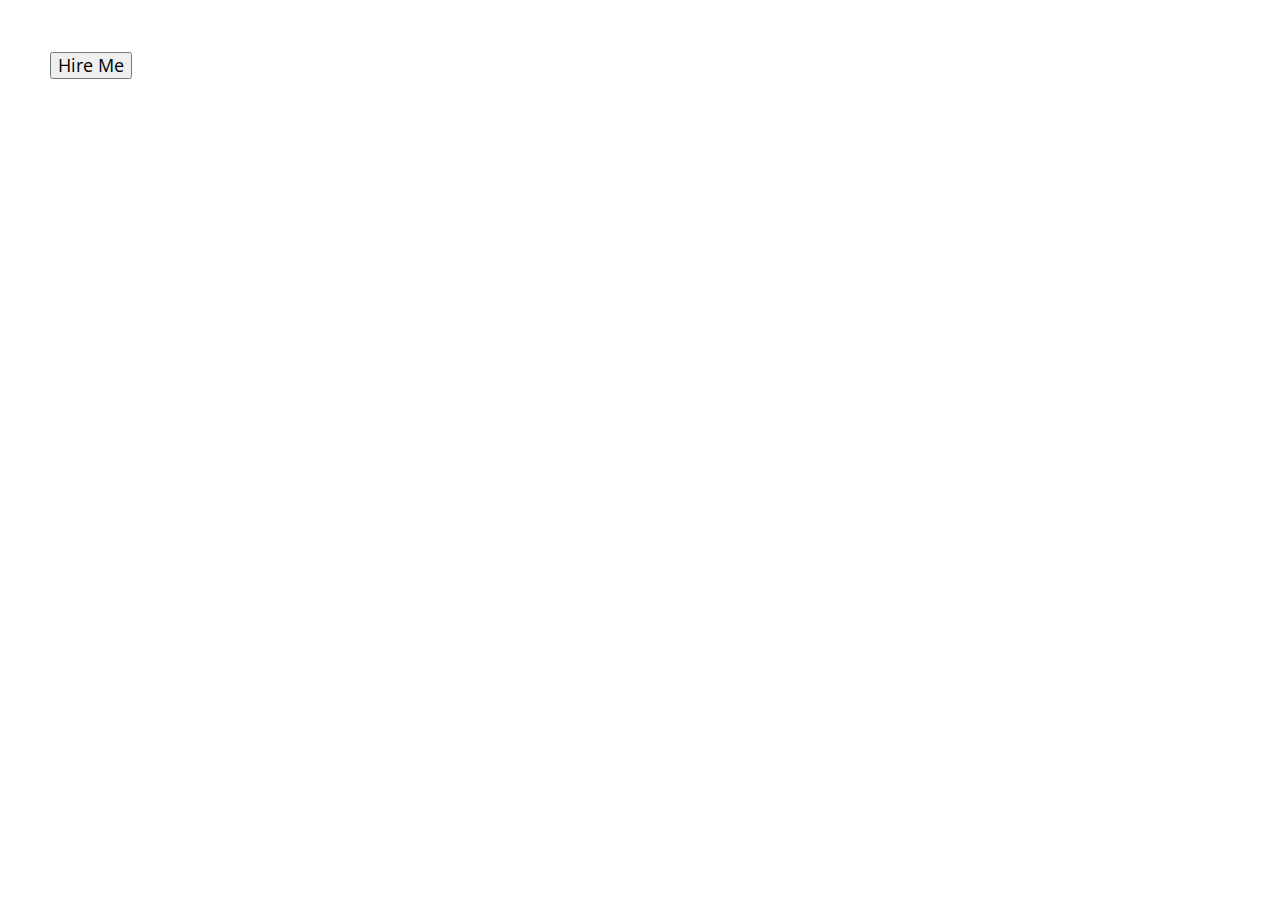
==== index.html @ 4faf1f20 "Folder Setup, Basic HTML & CSS (color palettes and typography) setup." ====
<!DOCTYPE html>
<html lang="en">

<head>
    <meta charset="UTF-8">
    <meta name="viewport" content="width=device-width, initial-scale=1.0">
    <title>Developer Portfolio Practice Project</title>
    <link rel="preconnect" href="https://fonts.googleapis.com">
    <link rel="preconnect" href="https://fonts.gstatic.com" crossorigin>
    <link href="https://fonts.googleapis.com/css2?family=Open+Sans:wght@400;600;700&display=swap" rel="stylesheet">
    <link rel="stylesheet" href="/css/normalize.css">
    <link rel="stylesheet" href="/css/styles.css">
</head>

<body>
    <button>Hire Me</button>
</body>

</html>
---- css/styles.css ----
:root {
    --color-primary: #fff;
    --color-secondary: #FFF8F3;
    --color-accent: #FD6E0A;
    --color-headings: #181818;
    --color-headings-darker: #474747;
    --color-body: #757575;
    --font-size-h3-small: 2rem;
    --font-size-body-small: 1.6rem;
}

*,
*::before,
*::after {
    box-sizing: border-box;
}

/* Typography */

html {
    font-size: 62.5%;
}

body {
    font-family: 'Open Sans', Arial, Helvetica, sans-serif;
    font-size: 1.8rem;
    line-height: 1.7;
    color: var(--color-body);
    margin: 5rem;

}

h1,
h2,
h3 {
    color: var(--color-headings);
    margin-bottom: 1rem;
    line-height: 1.1;
}

h4,
h5 {
    color: var(--color-headings-darker);
    margin-bottom: 1rem;
    line-height: 1.1;
}

h1 {
    font-size: 8.5rem;
}

h2 {
    font-size: 3.5rem;
}

h3 {
    font-size: 3rem;
}

h4 {
    font-size: 2.5rem;
}

h5 {
    font-size: 2rem;
}

p {
    margin-top: 0;
}
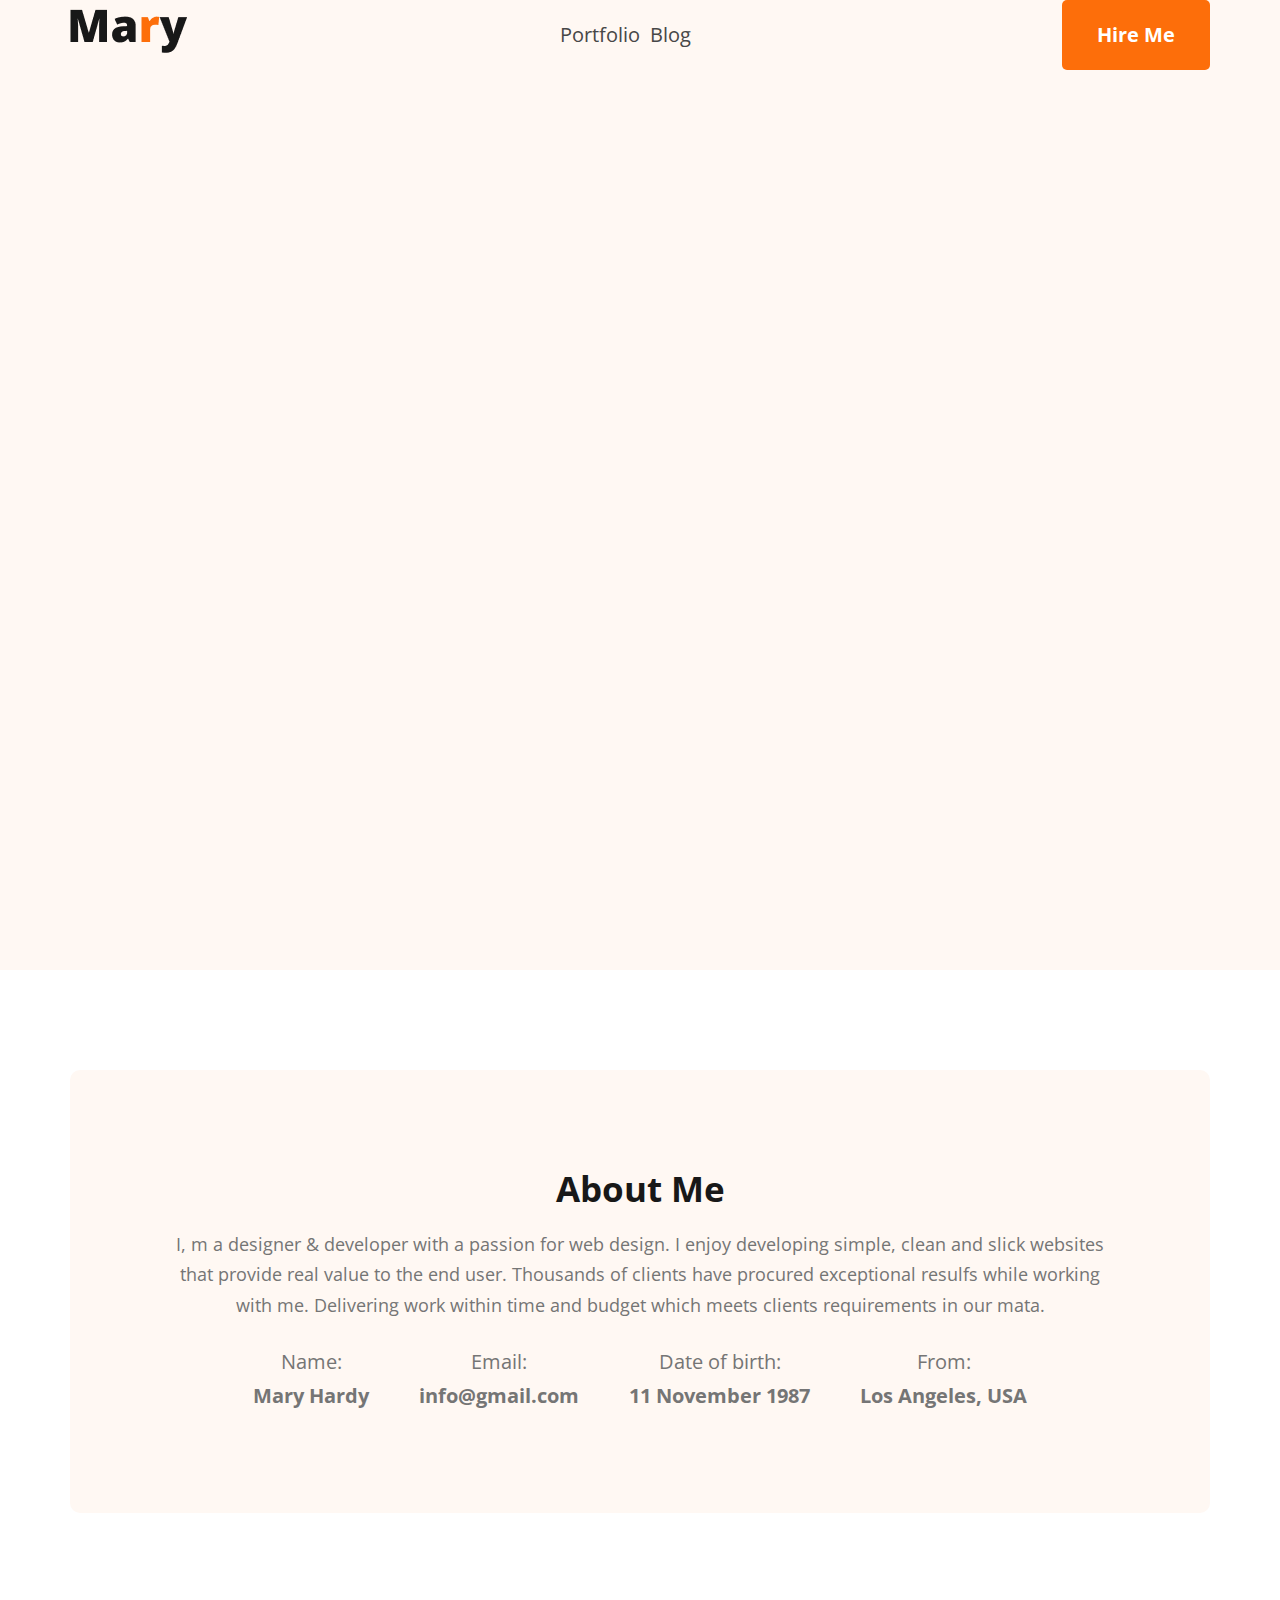
==== commit 583bcbfb: "Added many areas (not finalized)" ====
--- a/index.html
+++ b/index.html
@@ -10,10 +10,64 @@
     <link href="https://fonts.googleapis.com/css2?family=Open+Sans:wght@400;600;700&display=swap" rel="stylesheet">
     <link rel="stylesheet" href="/css/normalize.css">
     <link rel="stylesheet" href="/css/styles.css">
+    <link rel="stylesheet"
+        href="https://fonts.googleapis.com/css2?family=Material+Symbols+Outlined:opsz,wght,FILL,GRAD@20..48,100..700,0..1,-50..200" />
 </head>
 
 <body>
-    <button>Hire Me</button>
+    <!-- Header Area -->
+
+    <header class="block--colored">
+        <nav class="nav container">
+            <a href="/"><img src="/images/icons/site-logo.png" alt=""></a>
+            <ul class="nav__list">
+                <li class="nav__item"><a href="#">Portfolio</a></li>
+                <li class="nav__item"><a href="#">Blog</a></li>
+            </ul>
+            <a class="btn" href="#">Hire Me</a>
+        </nav>
+    </header>
+
+    <!-- Hero Area -->
+    <section class="hero block--colored">
+
+    </section>
+
+    <!-- About Me Area -->
+    <section class="about .block">
+        <div class="container block--colored">
+            <h2 class="about__heading">About Me</h2>
+            <p class="about__content">I, m a designer & developer with a passion for web design. I enjoy developing
+                simple, clean and slick
+                websites that provide real value to the end user. Thousands of clients have procured exceptional resulfs
+                while working with me. Delivering work within time and budget which meets clients requirements in our
+                mata.
+            </p>
+            <table class="about__table">
+                <thead>
+                    <tr>
+                        <th>Name:</th>
+                        <th>Email:</th>
+                        <th>Date of birth:</th>
+                        <th>From:</th>
+                    </tr>
+                </thead>
+                <tbody>
+                    <tr>
+                        <td>Mary Hardy</td>
+                        <td>info@gmail.com</td>
+                        <td>11 November 1987</td>
+                        <td>Los Angeles, USA</td>
+                    </tr>
+                </tbody>
+            </table>
+        </div>
+    </section>
+
+    <!-- Temporary Area -->
+    <section style="height: 400px;" class="block--colored">
+
+    </section>
 </body>
 
 </html>--- a/css/styles.css
+++ b/css/styles.css
@@ -26,7 +26,7 @@
     font-size: 1.8rem;
     line-height: 1.7;
     color: var(--color-body);
-    margin: 5rem;
+    /* margin: 5rem; */
 
 }
 
@@ -67,4 +67,124 @@
 
 p {
     margin-top: 0;
+}
+
+/* Buttons */
+
+.btn {
+    border: 0;
+    border-radius: 5px;
+    background: var(--color-accent);
+    text-decoration: none;
+    cursor: pointer;
+    color: #fff;
+    font-size: 2rem;
+    font-weight: 700;
+    padding: 1.8rem 3.5rem;
+}
+
+.btn--outline {
+    background: #fff;
+    border: 2px solid var(--color-accent);
+    color: var(--color-accent);
+}
+
+.btn--outline:hover {
+    background: var(--color-accent);
+    border: 0;
+    color: #fff;
+}
+
+.btn--icon {
+    display: inline-flex;
+    gap: 5px;
+    padding: 1.8rem;
+}
+
+/* Container (1140px) */
+
+.container {
+    max-width: 1140px;
+    margin: 0 auto;
+    text-align: center;
+}
+
+
+/* Nav */
+
+.nav {
+    display: flex;
+    align-items: center;
+    justify-content: space-between;
+}
+
+.nav__list {
+    list-style: none;
+    display: flex;
+    gap: 1rem;
+    padding: 0;
+}
+
+.nav__item>a {
+    text-decoration: none;
+    color: var(--color-headings-darker);
+    font-size: 2rem;
+    font-weight: 400;
+}
+
+
+/* Blocks */
+
+.block {
+    background: #fff;
+}
+
+.block--colored {
+    background: var(--color-secondary);
+}
+
+
+
+/* Hero Area */
+
+.hero {
+    height: 100vh;
+}
+
+
+/* About Me Area */
+
+.about .container {
+    margin: 10rem auto;
+    padding: 10rem;
+    border-radius: 10px;
+}
+
+.about__heading {
+    margin-top: 0;
+    margin-bottom: 2rem;
+}
+
+.about__content {
+    margin-bottom: 2.5rem;
+}
+
+.about__table {
+    border-collapse: collapse;
+    font-size: 2rem;
+    margin: 0 auto;
+}
+
+.about__table th {
+    font-weight: 400;
+}
+
+.about__table td {
+    font-weight: 700;
+}
+
+.about__table th,
+.about__table td {
+    /* border: 1px solid black; */
+    padding: 0 2.5rem;
 }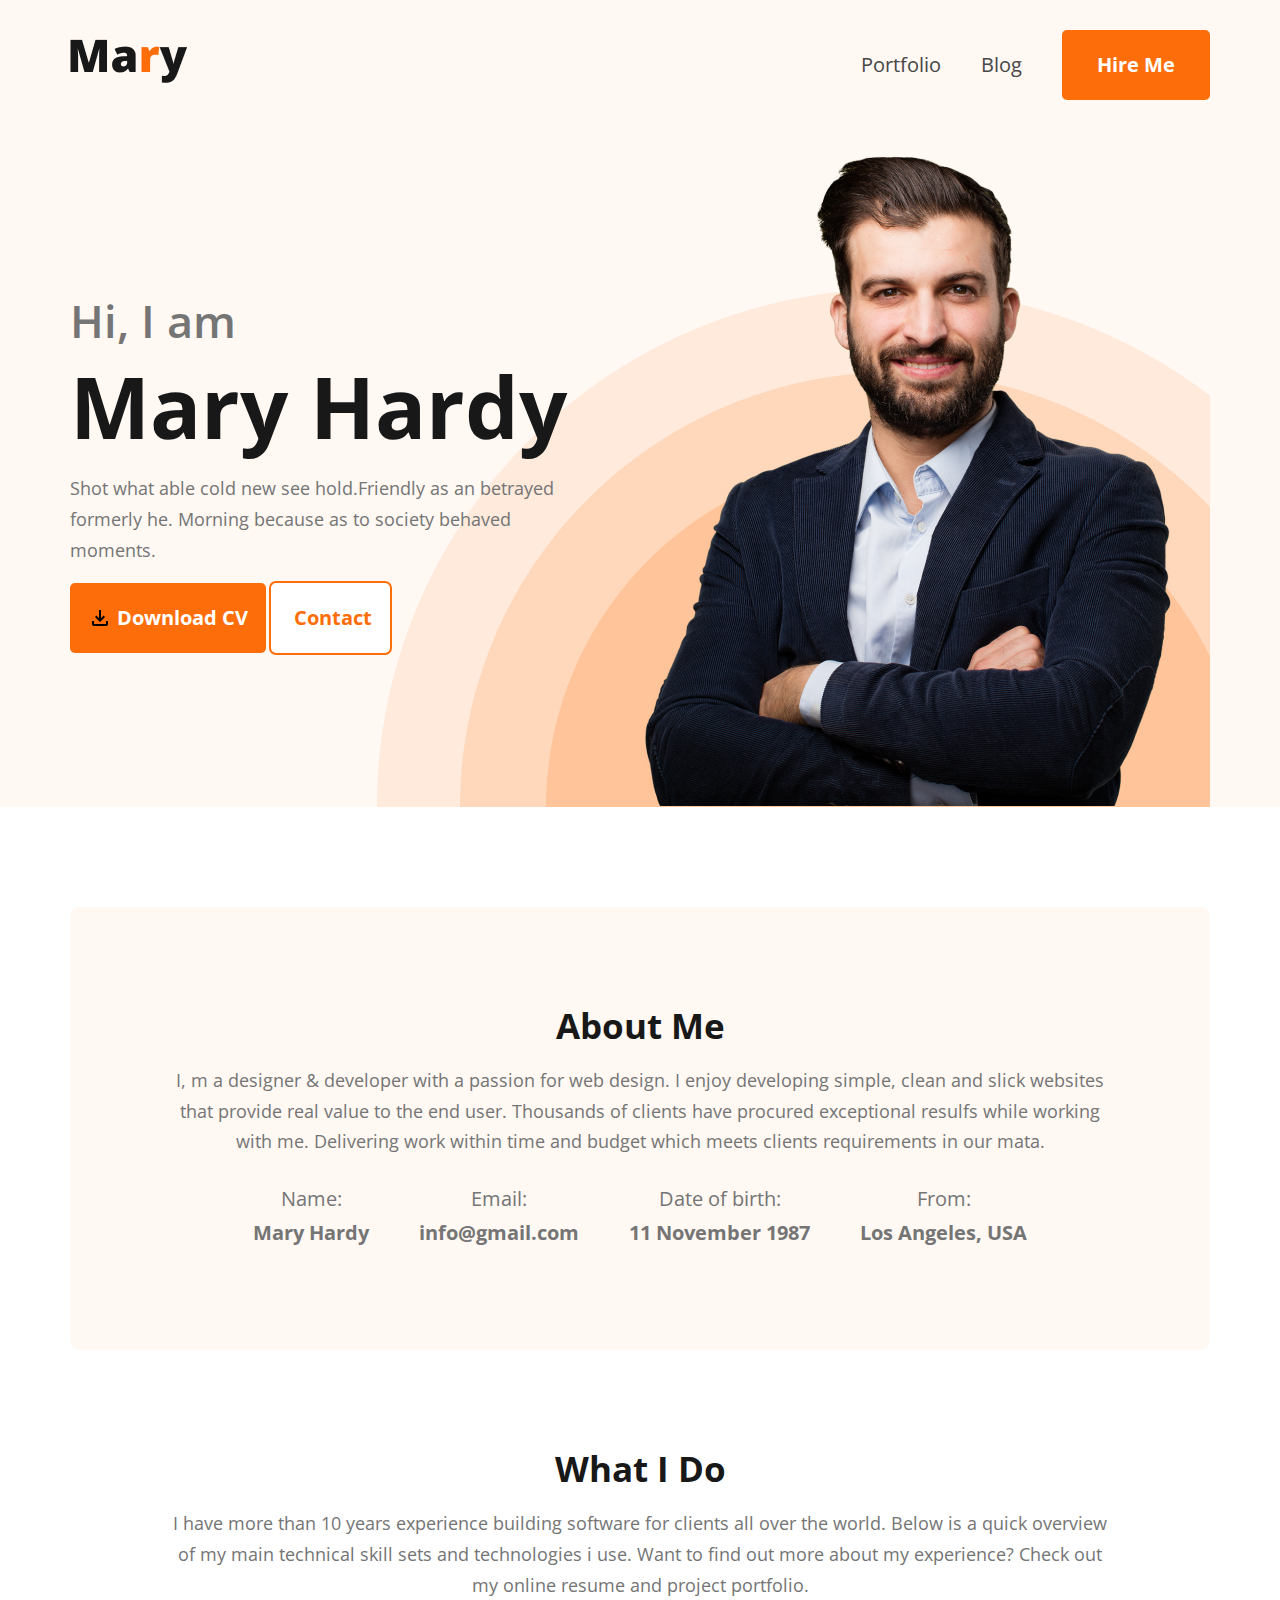
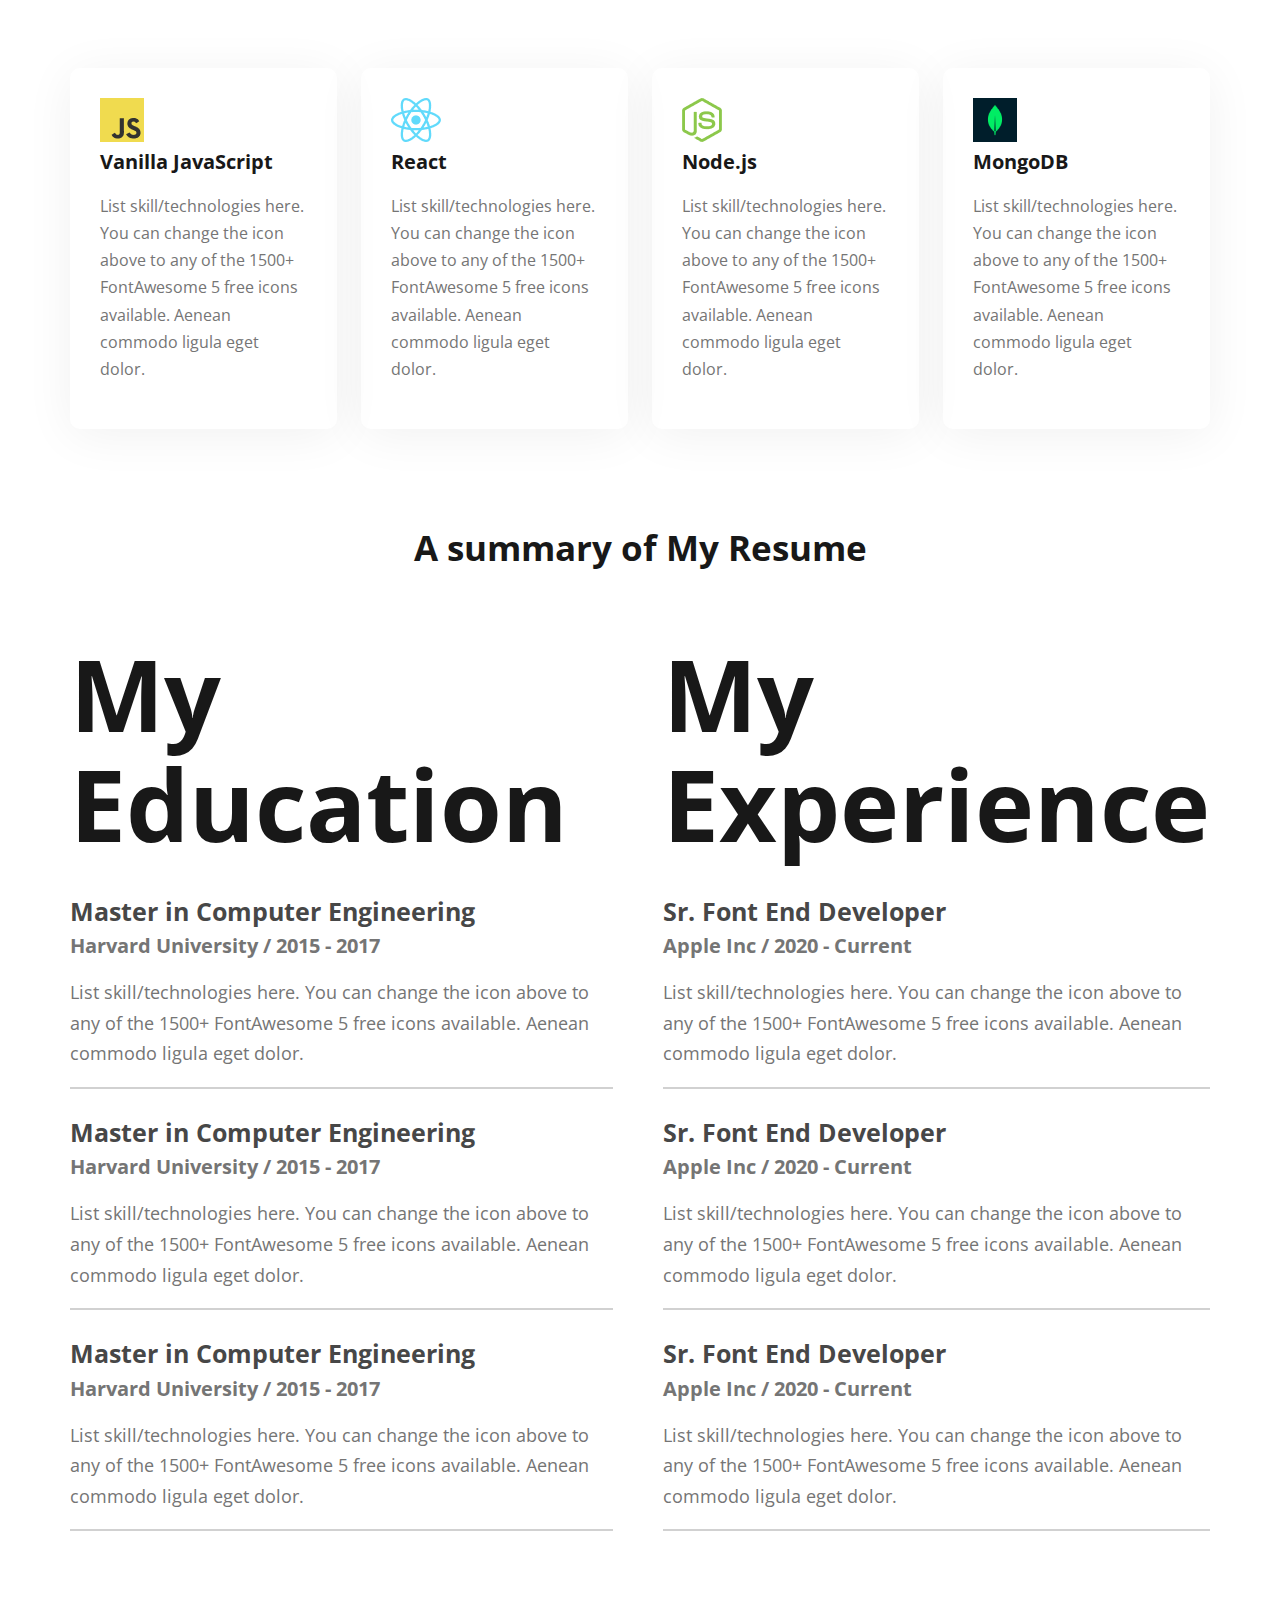
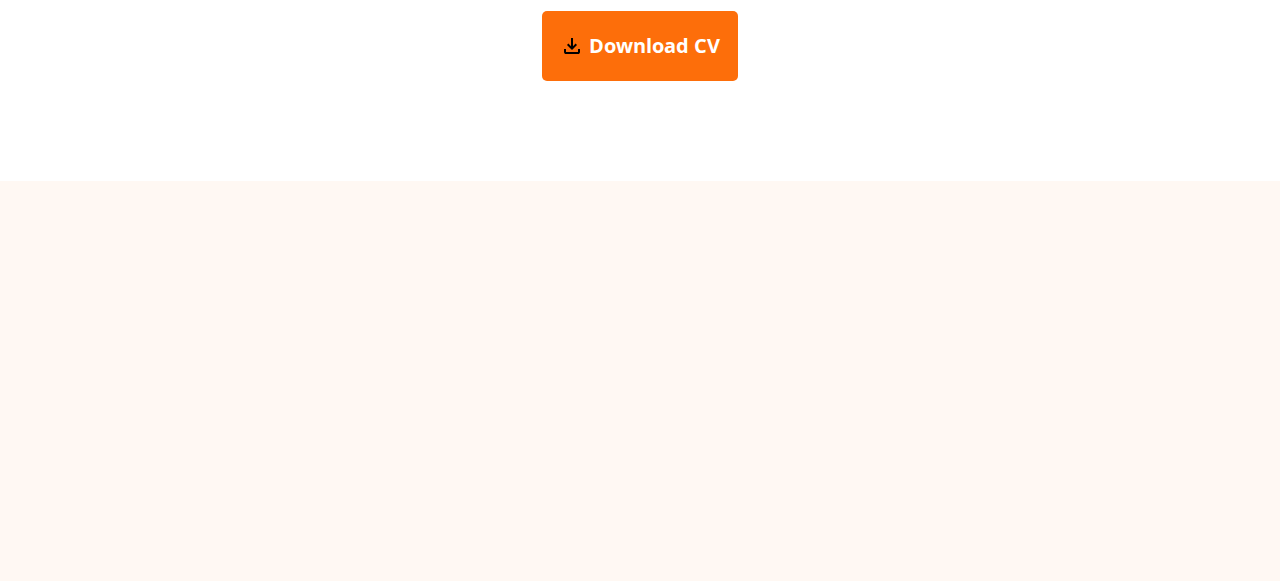
==== commit 00d7ac89: "Only the footer part is remaining" ====
--- a/index.html
+++ b/index.html
@@ -8,8 +8,8 @@
     <link rel="preconnect" href="https://fonts.googleapis.com">
     <link rel="preconnect" href="https://fonts.gstatic.com" crossorigin>
     <link href="https://fonts.googleapis.com/css2?family=Open+Sans:wght@400;600;700&display=swap" rel="stylesheet">
-    <link rel="stylesheet" href="/css/normalize.css">
-    <link rel="stylesheet" href="/css/styles.css">
+    <link rel="stylesheet" href="css/normalize.css">
+    <link rel="stylesheet" href="css/styles.css">
     <link rel="stylesheet"
         href="https://fonts.googleapis.com/css2?family=Material+Symbols+Outlined:opsz,wght,FILL,GRAD@20..48,100..700,0..1,-50..200" />
 </head>
@@ -17,9 +17,9 @@
 <body>
     <!-- Header Area -->
 
-    <header class="block--colored">
+    <header class="header block--colored">
         <nav class="nav container">
-            <a href="/"><img src="/images/icons/site-logo.png" alt=""></a>
+            <a href="/"><img src="images/icons/site-logo.png" alt=""></a>
             <ul class="nav__list">
                 <li class="nav__item"><a href="#">Portfolio</a></li>
                 <li class="nav__item"><a href="#">Blog</a></li>
@@ -28,19 +28,40 @@
         </nav>
     </header>
 
-    <!-- Hero Area -->
-    <section class="hero block--colored">
-
-    </section>
-
-    <!-- About Me Area -->
-    <section class="about .block">
-        <div class="container block--colored">
+    <main>
+        <!-- Hero Area -->
+        <section class="hero block--colored">
+            <div class="container">
+                <div class="hero__content">
+                    <span class="hero__heading-before">Hi, I am</span>
+                    <h1 class="hero__heading">Mary Hardy</h1>
+                    <p>Shot what able cold new see hold.Friendly as an betrayed formerly he. Morning because as to
+                        society behaved moments.</p>
+                    <a class="btn btn--icon" href="#">
+                        <img class="btn__icon" src="/images/icons/download.svg" alt="">
+                        <span>Download CV</span>
+                    </a>
+                    <a class="btn btn--icon btn--outline" href="#">
+                        <img class="btn__icon" src="/images/icons/phone.svg" alt="">
+                        <span>Contact</span>
+                    </a>
+                </div>
+
+                <div class="hero__image">
+                    <img src="images/hardy.png" alt="">
+                </div>
+            </div>
+
+        </section>
+        <!-- About Me Area -->
+        <section class="about container block--colored">
             <h2 class="about__heading">About Me</h2>
             <p class="about__content">I, m a designer & developer with a passion for web design. I enjoy developing
                 simple, clean and slick
-                websites that provide real value to the end user. Thousands of clients have procured exceptional resulfs
-                while working with me. Delivering work within time and budget which meets clients requirements in our
+                websites that provide real value to the end user. Thousands of clients have procured exceptional
+                resulfs
+                while working with me. Delivering work within time and budget which meets clients requirements in
+                our
                 mata.
             </p>
             <table class="about__table">
@@ -61,13 +82,122 @@
                     </tr>
                 </tbody>
             </table>
-        </div>
-    </section>
-
-    <!-- Temporary Area -->
-    <section style="height: 400px;" class="block--colored">
-
-    </section>
+        </section>
+
+        <!-- Skillset Area -->
+        <section class="skillset container">
+            <div class="skillset__information">
+                <h2>What I Do</h2>
+                <p>I have more than 10 years experience building software for clients all over the world. Below is a
+                    quick
+                    overview of my main technical skill sets and technologies i use. Want to find out more about my
+                    experience? Check out my online resume and project portfolio.
+                </p>
+            </div>
+            <div class="skill">
+                <div class="skill__card skill__vanila-js">
+                    <img src="images/icons/js.png" alt="">
+                    <h3>Vanilla JavaScript</h3>
+                    <p>List skill/technologies here. You can change the icon above to any of the 1500+ FontAwesome 5
+                        free icons available. Aenean commodo ligula eget dolor.
+                    </p>
+                </div>
+                <div class="skill__card skill__react">
+                    <img src="images/icons/react.png" alt="">
+                    <h3>React</h3>
+                    <p>List skill/technologies here. You can change the icon above to any of the 1500+ FontAwesome 5
+                        free icons available. Aenean commodo ligula eget dolor.
+                    </p>
+                </div>
+                <div class="skill__card skill__node">
+                    <img src="images/icons/nodejs.png" alt="">
+                    <h3>Node.js</h3>
+                    <p>List skill/technologies here. You can change the icon above to any of the 1500+ FontAwesome 5
+                        free icons available. Aenean commodo ligula eget dolor.
+                    </p>
+                </div>
+                <div class="skill__card skill__Mongodb">
+                    <img src="images/icons/mongo.png" alt="">
+                    <h3>MongoDB</h3>
+                    <p>List skill/technologies here. You can change the icon above to any of the 1500+ FontAwesome 5
+                        free icons available. Aenean commodo ligula eget dolor.
+                    </p>
+                </div>
+            </div>
+        </section>
+        <!-- Resume Area -->
+        <section class="resume container">
+            <h2>A summary of My Resume</h2>
+            <div class="resume__summary">
+                <div class="resume__education">
+                    <h3 class="resume__heading">My Education</h3>
+                    <div class="resume__body">
+                        <div class="resume__content">
+                            <h4>Master in Computer Engineering</h4>
+                            <h5>Harvard University / 2015 - 2017</h5>
+                            <p>List skill/technologies here. You can change the icon above
+                                to any of the 1500+ FontAwesome 5 free icons available. Aenean commodo ligula eget
+                                dolor.
+                            </p>
+                        </div>
+                        <div class="resume__content">
+                            <h4>Master in Computer Engineering</h4>
+                            <h5>Harvard University / 2015 - 2017</h5>
+                            <p>List skill/technologies here. You can change the icon above
+                                to any of the 1500+ FontAwesome 5 free icons available. Aenean commodo ligula eget
+                                dolor.
+                            </p>
+                        </div>
+                        <div class="resume__content">
+                            <h4>Master in Computer Engineering</h4>
+                            <h5>Harvard University / 2015 - 2017</h5>
+                            <p>List skill/technologies here. You can change the icon above
+                                to any of the 1500+ FontAwesome 5 free icons available. Aenean commodo ligula eget
+                                dolor.
+                            </p>
+                        </div>
+                    </div>
+                </div>
+                <div class="resume__experience">
+                    <h3 class="resume__heading">My Experience</h3>
+                    <div class="resume__body">
+                        <div class="resume__content">
+                            <h4>Sr. Font End Developer</h4>
+                            <h5>Apple Inc / 2020 - Current</h5>
+                            <p>List skill/technologies here. You can change the icon above
+                                to any of the 1500+ FontAwesome 5 free icons available. Aenean commodo ligula eget
+                                dolor.
+                            </p>
+                        </div>
+                        <div class="resume__content">
+                            <h4>Sr. Font End Developer</h4>
+                            <h5>Apple Inc / 2020 - Current</h5>
+                            <p>List skill/technologies here. You can change the icon above
+                                to any of the 1500+ FontAwesome 5 free icons available. Aenean commodo ligula eget
+                                dolor.
+                            </p>
+                        </div>
+                        <div class="resume__content">
+                            <h4>Sr. Font End Developer</h4>
+                            <h5>Apple Inc / 2020 - Current</h5>
+                            <p>List skill/technologies here. You can change the icon above
+                                to any of the 1500+ FontAwesome 5 free icons available. Aenean commodo ligula eget
+                                dolor.
+                            </p>
+                        </div>
+                    </div>
+                </div>
+            </div>
+
+            <a class="btn btn--icon" href="#">
+                <img class="btn__icon" src="/images/icons/download.svg" alt="">
+                <span>Download CV</span>
+            </a>
+        </section>
+        <!-- Temporary Area -->
+        <section style="height: 400px;" class="block--colored">
+        </section>
+    </main>
 </body>
 
 </html>--- a/css/styles.css
+++ b/css/styles.css
@@ -34,15 +34,21 @@
 h2,
 h3 {
     color: var(--color-headings);
-    margin-bottom: 1rem;
+    margin-top: 0;
+    margin-bottom: 2rem;
     line-height: 1.1;
 }
 
 h4,
 h5 {
     color: var(--color-headings-darker);
+    margin-top: 0;
     margin-bottom: 1rem;
     line-height: 1.1;
+}
+
+h5 {
+    color: var(--color-body);
 }
 
 h1 {
@@ -85,13 +91,14 @@
 
 .btn--outline {
     background: #fff;
-    border: 2px solid var(--color-accent);
+    outline: 2px solid var(--color-accent);
     color: var(--color-accent);
+    transition: all 0.2s;
 }
 
 .btn--outline:hover {
     background: var(--color-accent);
-    border: 0;
+    outline: 0;
     color: #fff;
 }
 
@@ -121,7 +128,7 @@
 .nav__list {
     list-style: none;
     display: flex;
-    gap: 1rem;
+    gap: 4rem;
     padding: 0;
 }
 
@@ -144,18 +151,58 @@
 }
 
 
+/* Header Area */
+
+.header {
+    padding: 3rem 0;
+}
+
+.header .nav__list {
+    margin-left: auto;
+    margin-right: 4rem;
+}
 
 /* Hero Area */
 
 .hero {
-    height: 100vh;
+    margin-bottom: 10rem;
+}
+
+.hero .container {
+    display: flex;
+    justify-content: space-between;
+    align-items: center;
+    background: url(/images/header_bg.png);
+    background-repeat: no-repeat;
+    background-position: 100% 100%;
+}
+
+.hero__content {
+    text-align: left;
+}
+
+.hero__heading-before {
+    font-size: 4.5rem;
+    font-weight: 600;
+}
+
+.hero__heading {
+    margin-top: 0;
+}
+
+.hero__image {
+    margin-bottom: -8px;
+    margin-right: 3rem;
 }
 
 
 /* About Me Area */
 
-.about .container {
-    margin: 10rem auto;
+.about {
+    margin-bottom: 10rem;
+}
+
+.about.container {
     padding: 10rem;
     border-radius: 10px;
 }
@@ -185,6 +232,72 @@
 
 .about__table th,
 .about__table td {
-    /* border: 1px solid black; */
     padding: 0 2.5rem;
+}
+
+
+/* Skills Area */
+
+.skillset {
+    margin-bottom: 10rem;
+}
+
+.skillset__information {
+    padding-left: 10rem;
+    padding-right: 10rem;
+    padding-bottom: 5rem;
+}
+
+.skill {
+    text-align: left;
+    display: flex;
+    gap: 2.4rem;
+}
+
+.skill__card {
+    padding: 3rem;
+    border-radius: 10px;
+    box-shadow: 0px 6px 50px 0px rgba(0, 0, 0, 0.06);
+}
+
+.skill__card:hover {
+    outline: 2px solid var(--color-accent);
+}
+
+.skill__card>h3 {
+    font-size: var(--font-size-h3-small);
+}
+
+.skill__card>p {
+    font-size: var(--font-size-body-small);
+}
+
+
+/* Resume Area */
+
+.resume {
+    margin-bottom: 10rem;
+}
+
+.resume__summary {
+    margin-top: 7rem;
+    margin-bottom: 5rem;
+    display: flex;
+    gap: 5rem;
+    text-align: left;
+}
+
+.resume__heading {
+    font-size: 100px;
+    margin-bottom: 4rem;
+
+}
+
+.resume__content>p {
+    margin-top: 2rem;
+}
+
+.resume__content {
+    border-bottom: 2px solid #D1D1D1;
+    margin-bottom: 3rem;
 }